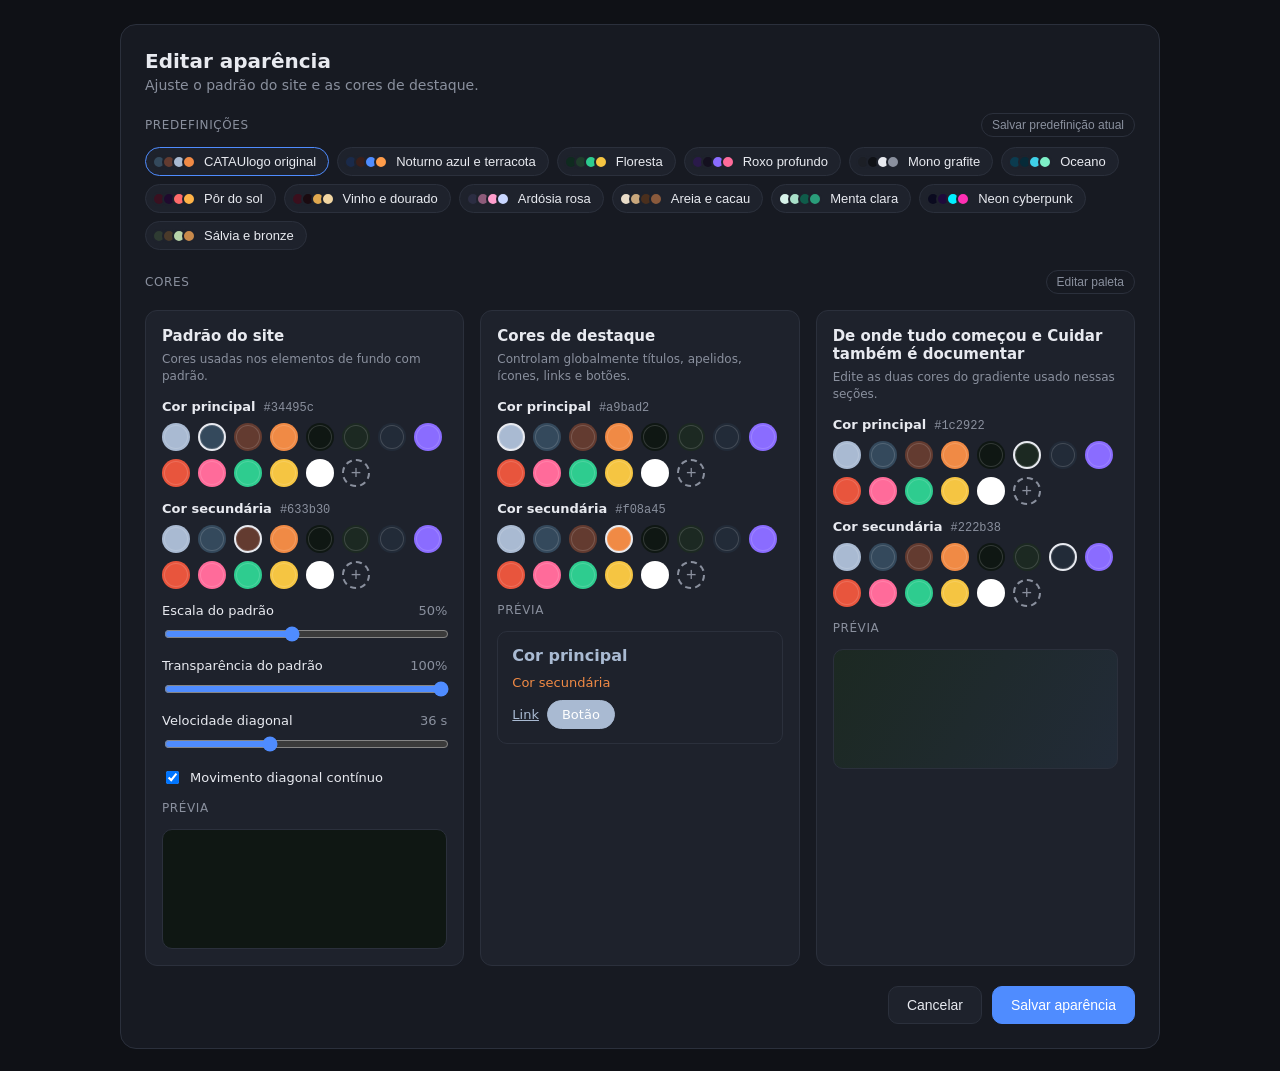
==== editar-aparencia.html @ db573212 "Restore pattern preview and confirm preset scale opacity and speed updates" ====
<!DOCTYPE html>
<html lang="pt-BR">
<head>
<meta charset="UTF-8">
<meta name="viewport" content="width=device-width, initial-scale=1">
<title>Editar aparência</title>
<style>
  :root {
    --bg: #0f1116;
    --panel: #171a22;
    --card: #1e222c;
    --border: #2b303c;
    --text: #e8eaf0;
    --muted: #8a909e;
    --accent: #4f8cff;
    --radius: 12px;
  }
  * { box-sizing: border-box; }
  body {
    margin: 0;
    font-family: system-ui, -apple-system, "Segoe UI", Roboto, sans-serif;
    background: var(--bg);
    color: var(--text);
    padding: 24px;
  }
  .panel {
    max-width: 1040px;
    margin: 0 auto;
    background: var(--panel);
    border: 1px solid var(--border);
    border-radius: 16px;
    padding: 24px;
  }
  header h1 { margin: 0 0 4px; font-size: 20px; }
  header p { margin: 0 0 20px; color: var(--muted); font-size: 14px; }

  .section-head { display: flex; justify-content: space-between; align-items: center; margin-bottom: 10px; }
  .label { font-size: 12px; color: var(--muted); text-transform: uppercase; letter-spacing: .05em; }

  /* Predefinições */
  .presets { margin-bottom: 20px; }
  .preset-list { display: flex; flex-wrap: wrap; gap: 8px; }
  .preset {
    display: flex; align-items: center; gap: 8px;
    background: var(--card); border: 1px solid var(--border);
    border-radius: 999px; padding: 6px 12px 6px 6px;
    color: var(--text); font-size: 13px; cursor: pointer;
  }
  .preset:hover { border-color: var(--muted); }
  .preset .dots { display: flex; }
  .preset .dots i { width: 14px; height: 14px; border-radius: 50%; border: 2px solid var(--card); display: block; }
  .preset .dots i + i { margin-left: -4px; }
  .preset.active { border-color: var(--accent); }
  .preset-tools { display:flex; gap:5px; margin-left:4px; }
  .preset-tool { border:0; background:transparent; color:var(--muted); cursor:pointer; padding:2px 4px; font-size:13px; border-radius:5px; }
  .preset-tool:hover { color:var(--text); background:var(--border); }

  /* Grade de colunas */
  .grid { display: grid; grid-template-columns: repeat(3, 1fr); gap: 16px; }
  @media (max-width: 860px) { .grid { grid-template-columns: repeat(2, 1fr); } }
  @media (max-width: 560px) { .grid { grid-template-columns: 1fr; } }

  .card {
    background: var(--card);
    border: 1px solid var(--border);
    border-radius: var(--radius);
    padding: 16px;
    display: flex; flex-direction: column; gap: 14px;
  }
  .card h2 { margin: 0; font-size: 15px; }
  .card .hint { margin: -8px 0 0; font-size: 12px; color: var(--muted); line-height: 1.4; }

  /* Seletor de cor por campo */
  .picker-title { display: flex; align-items: baseline; gap: 8px; margin-bottom: 8px; }
  .picker-title span { font-size: 13px; font-weight: 600; color: var(--text); }
  .picker-title code { font-size: 12px; color: var(--muted); font-family: ui-monospace, Menlo, monospace; }
  .swatches { display: flex; flex-wrap: wrap; gap: 8px; align-items: center; }
  .swatch {
    width: 28px; height: 28px; border-radius: 50%;
    border: 2px solid transparent; cursor: pointer; padding: 0;
    box-shadow: inset 0 0 0 1px rgba(255,255,255,.15);
    position: relative;
  }
  .swatch:hover { transform: scale(1.08); }
  .swatch.selected { border-color: var(--text); }
  .swatch.add {
    background: transparent; box-shadow: none;
    border: 2px dashed var(--muted); color: var(--muted);
    font-size: 18px; line-height: 24px; text-align: center;
  }
  .swatch.add:hover { border-color: var(--text); color: var(--text); }
  .custom-input { position: absolute; opacity: 0; width: 0; height: 0; pointer-events: none; }
  .picker-wrap { position: relative; }

  /* Modo de edição: bolinhas balançam, mostram × e são removidas ao clicar */
  .editing .swatch:not(.add) { animation: wiggle .4s ease-in-out infinite alternate; }
  .editing .swatch:not(.add)::after {
    content: "×"; position: absolute; top: -6px; right: -6px;
    width: 16px; height: 16px; border-radius: 50%;
    background: #e8553d; color: #fff; font-size: 12px; line-height: 16px; text-align: center;
  }
  @keyframes wiggle { from { transform: rotate(-3deg); } to { transform: rotate(3deg); } }

  .toggle-edit {
    background: transparent; border: 1px solid var(--border); color: var(--muted);
    border-radius: 999px; padding: 4px 10px; font-size: 12px; cursor: pointer;
  }
  .toggle-edit.on { border-color: var(--accent); color: var(--text); }

  /* Sliders */
  .slider-row { display: flex; flex-direction: column; gap: 6px; }
  .slider-row .top { display: flex; justify-content: space-between; font-size: 13px; }
  .slider-row .top span:last-child { color: var(--muted); }
  input[type=range] { width: 100%; accent-color: var(--accent); }
  .toggle { display: flex; align-items: center; gap: 8px; font-size: 13px; }

  /* Prévias */
  .preview {
    border-radius: 10px;
    border: 1px solid var(--border);
    padding: 14px;
    min-height: 90px;
    display: flex; flex-direction: column; justify-content: center; gap: 10px;
    background-color: var(--card);
    background-image: none;
    transition: background 0.3s;
  }
  .preview { position: relative; overflow: hidden; background-color:var(--card); background-image:none; }
  .pattern-overlay { display:none; }
  #prev-pattern { min-height:120px; padding:0; background-repeat:repeat; background-position:0 0; background-size:var(--pattern-size,280px) var(--pattern-size,280px); }
  
  .preview .title { font-weight: 700; font-size: 16px; color: var(--primary, #4f8cff); }
  .preview .title-sec { font-size: 13px; color: var(--secondary, #ff9c4a); }
  .preview .row { display: flex; gap: 8px; flex-wrap: wrap; align-items: center; }
  .btn-prev {
    border-radius: 999px; padding: 6px 14px; font-size: 13px; border: 1px solid var(--primary, #4f8cff);
    background: var(--primary, #4f8cff); color: #fff; cursor: default;
  }
  .link-prev { color: var(--primary, #4f8cff); font-size: 13px; text-decoration: underline; }
  .gradient-prev { min-height: 120px; }

  /* Ações */
  .actions { display: flex; justify-content: flex-end; gap: 10px; margin-top: 20px; }
  .btn {
    border-radius: 10px; padding: 10px 18px; font-size: 14px; cursor: pointer;
    border: 1px solid var(--border); background: var(--card); color: var(--text);
  }
  .btn.primary { background: var(--accent); border-color: var(--accent); color: #fff; }
</style>
</head>
<body>

<div class="panel">
  <header>
    <h1>Editar aparência</h1>
    <p>Ajuste o padrão do site e as cores de destaque.</p>
  </header>

  <section class="presets">
    <div class="section-head"><span class="label">Predefinições</span><button class="toggle-edit" id="savePreset">Salvar predefinição atual</button></div>
    <div class="preset-list" id="presets"></div>
  </section>

  <div class="section-head" style="margin-bottom:16px">
    <span class="label">Cores</span>
    <button class="toggle-edit" id="toggleEdit">Editar paleta</button>
  </div>

  <div class="grid">

    <!-- Coluna 1: Padrão do site -->
    <div class="card">
      <h2>Padrão do site</h2>
      <p class="hint">Cores usadas nos elementos de fundo com padrão.</p>

      <div id="pick-pattern1"></div>
      <div id="pick-pattern2"></div>

      <div class="slider-row">
        <div class="top"><span>Escala do padrão</span><span id="val-scale">50%</span></div>
        <input type="range" id="scale" min="10" max="100" value="50">
      </div>

      <div class="slider-row">
        <div class="top"><span>Transparência do padrão</span><span id="val-opacity">100%</span></div>
        <input type="range" id="patternOpacity" min="0" max="100" value="100">
      </div>

      <div class="slider-row">
        <div class="top"><span>Velocidade diagonal</span><span id="val-speed">36 s</span></div>
        <input type="range" id="speed" min="5" max="90" value="36">
      </div>

      <label class="toggle"><input type="checkbox" id="motion" checked> Movimento diagonal contínuo</label>

      <span class="label">Prévia</span>
      <div class="preview" id="prev-pattern">
        
      </div>
    </div>

    <!-- Coluna 2: Cores de destaque -->
    <div class="card">
      <h2>Cores de destaque</h2>
      <p class="hint">Controlam globalmente títulos, apelidos, ícones, links e botões.</p>

      <div id="pick-primary"></div>
      <div id="pick-secondary"></div>

      <span class="label">Prévia</span>
      <div class="preview" id="prev-accent">
        <div class="title">Cor principal</div>
        <div class="title-sec">Cor secundária</div>
        <div class="row">
          <span class="link-prev">Link</span>
          <span class="btn-prev">Botão</span>
        </div>
      </div>
    </div>

    <!-- Coluna 3: mantida, mas sem controles de gradiente -->
    <div class="card">
      <h2>De onde tudo começou e Cuidar também é documentar</h2>
      <p class="hint">Edite as duas cores do gradiente usado nessas seções.</p>
      <div id="pick-grad1"></div>
      <div id="pick-grad2"></div>
      <span class="label">Prévia</span>
      <div class="preview gradient-prev" id="prev-grad" style="min-height:120px;"></div>
    </div>

  </div>

  <div class="actions">
    <button class="btn" id="cancel">Cancelar</button>
    <button class="btn primary" id="save">Salvar aparência</button>
  </div>
</div>

<script>
  // Paleta compartilhada entre todos os campos
  let palette = ["#a9bad2", "#34495c", "#633b30", "#f08a45", "#0f1713", "#1c2922", "#222b38", "#8a6cff", "#e8553d", "#ff6b9a", "#2ecc8f", "#f5c542", "#ffffff"];

  const BUILTIN_PRESETS = [
    { name: "CATAUlogo original", c1: "#34495c", c2: "#633b30", primary: "#a9bad2", secondary: "#f08a45", grad1: "#1c2922", grad2: "#222b38", scale:50, opacity:100, speed:36 },
    { name: "Noturno azul e terracota", c1: "#1a2a4a", c2: "#3a1f1a", primary: "#4f8cff", secondary: "#ff9c4a", grad1: "#1c2922", grad2: "#222b38", scale:50, opacity:100, speed:36 },
    { name: "Floresta",                 c1: "#0f2a1f", c2: "#1f3d2b", primary: "#2ecc8f", secondary: "#f5c542" },
    { name: "Roxo profundo",            c1: "#2a1a4a", c2: "#14101f", primary: "#8a6cff", secondary: "#ff6b9a" },
    { name: "Mono grafite",             c1: "#1c1f26", c2: "#0f1116", primary: "#e8eaf0", secondary: "#8a909e" },
    { name: "Oceano",                   c1: "#0b3b4f", c2: "#062a38", primary: "#3fd0e8", secondary: "#7ef0c8" },
    { name: "Pôr do sol",               c1: "#3a1020", c2: "#1f0a2e", primary: "#ff6b6b", secondary: "#ffb347" },
    { name: "Vinho e dourado",          c1: "#3b0f1d", c2: "#1a0a10", primary: "#e0a84f", secondary: "#f2d6a2" },
    { name: "Ardósia rosa",             c1: "#2b2d42", c2: "#8d5b7a", primary: "#ff9ecd", secondary: "#c9d6ff" },
    { name: "Areia e cacau",            c1: "#e9dcc9", c2: "#c9a77c", primary: "#4a2f1d", secondary: "#8a5a3c" },
    { name: "Menta clara",              c1: "#d8f3ea", c2: "#a8dfc8", primary: "#0f5c4a", secondary: "#2a9d7a" },
    { name: "Neon cyberpunk",           c1: "#0a0a1f", c2: "#1f0a3a", primary: "#00f0ff", secondary: "#ff2fb3" },
    { name: "Sálvia e bronze",          c1: "#2e3b32", c2: "#4a3a2a", primary: "#b8d4a8", secondary: "#c98a4b" }
  ];

  let userPresets = [];
  try { userPresets = JSON.parse(localStorage.getItem("catau-user-presets") || "[]"); } catch(e) { userPresets = []; }
  let PRESETS = [...BUILTIN_PRESETS, ...userPresets];

  const state = {
    pattern1: "#34495c", pattern2: "#633b30",
    primary: "#a9bad2", secondary: "#f08a45",
    grad1: "#1c2922", grad2: "#222b38"
  };

  let editing = false;

  // Cada campo: id do container, chave no state e rótulo
  const FIELDS = [
    { id: "pick-pattern1", key: "pattern1",  label: "Cor principal" },
    { id: "pick-pattern2", key: "pattern2",  label: "Cor secundária" },
    { id: "pick-primary",  key: "primary",   label: "Cor principal" },
    { id: "pick-secondary",key: "secondary", label: "Cor secundária" },
    { id: "pick-grad1", key: "grad1", label: "Cor principal" },
    { id: "pick-grad2", key: "grad2", label: "Cor secundária" },
  ];

  function renderFields() {
    FIELDS.forEach(f => {
      const box = document.getElementById(f.id);
      box.innerHTML = "";

      const title = document.createElement("div");
      title.className = "picker-title";
      title.innerHTML = `<span>${f.label}</span><code>${state[f.key]}</code>`;
      box.appendChild(title);

      const row = document.createElement("div");
      row.className = "swatches";

      palette.forEach((color, i) => {
        const b = document.createElement("button");
        b.className = "swatch" + (state[f.key].toLowerCase() === color.toLowerCase() ? " selected" : "");
        b.style.background = color;
        b.title = color;
        b.onclick = () => {
          if (editing) palette.splice(i, 1);
          else state[f.key] = color;
          refresh();
        };
        row.appendChild(b);
      });

      // Botão + abre o seletor nativo e salva a cor na paleta
      const wrap = document.createElement("div");
      wrap.className = "picker-wrap";
      const add = document.createElement("button");
      add.className = "swatch add";
      add.textContent = "+";
      add.title = "Adicionar cor";
      const input = document.createElement("input");
      input.type = "color";
      input.className = "custom-input";
      input.value = state[f.key];
      add.onclick = () => input.click();
      const updateColorLive = c => {
        state[f.key] = c.toLowerCase();
        title.querySelector("code").textContent = state[f.key];
        // Keep the native picker element alive while the user drags either selector.
        updatePreviews();
      };
      input.oninput = e => updateColorLive(e.target.value);
      input.onchange = e => {
        const c = e.target.value.toLowerCase();
        if (!palette.includes(c)) palette.push(c);
        state[f.key] = c;
        refresh();
      };
      wrap.append(add, input);
      row.appendChild(wrap);

      row.classList.toggle("editing", editing);
      box.appendChild(row);
    });
  }

  function persistPresets() { try { localStorage.setItem("catau-user-presets", JSON.stringify(userPresets)); } catch(e) {} PRESETS = [...BUILTIN_PRESETS, ...userPresets]; renderPresets(); }

  function renderPresets() {
    const list = document.getElementById("presets");
    list.innerHTML = "";
    PRESETS.forEach((p, presetIndex) => {
      const btn = document.createElement("button");
      btn.className = "preset";
      const isActive = state.pattern1 === p.c1 && state.pattern2 === p.c2 &&
                       state.primary === p.primary && state.secondary === p.secondary &&
                       state.grad1 === (p.grad1 || p.c1) && state.grad2 === (p.grad2 || p.c2);
      if (isActive) btn.classList.add("active");
      btn.innerHTML = `<span class="dots"><i style="background:${p.c1}"></i><i style="background:${p.c2}"></i><i style="background:${p.primary}"></i><i style="background:${p.secondary}"></i></span><span>${p.name}</span>`;
      if (presetIndex >= BUILTIN_PRESETS.length) {
        const tools = document.createElement("span");
        tools.className = "preset-tools";
        const rename = document.createElement("button");
        rename.className = "preset-tool"; rename.type = "button"; rename.title = "Renomear predefinição"; rename.textContent = "✎";
        rename.onclick = e => { e.stopPropagation(); const name = prompt("Novo nome da predefinição:", p.name); if (name && name.trim()) { userPresets[presetIndex - BUILTIN_PRESETS.length].name = name.trim(); persistPresets(); } };
        const remove = document.createElement("button");
        remove.className = "preset-tool"; remove.type = "button"; remove.title = "Apagar predefinição"; remove.textContent = "×";
        remove.onclick = e => { e.stopPropagation(); if (confirm(`Apagar a predefinição "${p.name}"?`)) { userPresets.splice(presetIndex - BUILTIN_PRESETS.length, 1); persistPresets(); } };
        tools.append(rename, remove); btn.appendChild(tools);
      }
      btn.onclick = () => {
        selectedPresetName = p.name;
        Object.assign(state, {
          pattern1: p.c1, pattern2: p.c2,
          primary: p.primary, secondary: p.secondary,
          grad1: p.grad1 || state.grad1, grad2: p.grad2 || state.grad2
        });
        document.getElementById("scale").value=p.scale??50;
        document.getElementById("patternOpacity").value=p.opacity??100;
        document.getElementById("speed").value=p.speed??36;
        document.getElementById("val-scale").textContent=document.getElementById("scale").value+"%";
        document.getElementById("val-opacity").textContent=document.getElementById("patternOpacity").value+"%";
        document.getElementById("val-speed").textContent=document.getElementById("speed").value+" s";
        refresh();
      };
      list.appendChild(btn);
    });
  }

  let patternSource = "";
  let previewPaintId = 0;
  function recolorPreviewPattern(blue,pink) {
    const id=++previewPaintId, preview=document.getElementById("prev-pattern");
    preview.style.backgroundColor="#0f1713"; preview.style.backgroundRepeat="repeat";
    if(!patternSource){preview.style.backgroundImage="none";return;}
    preview.style.backgroundImage=`url("${patternSource}")`;
    const img=new Image();
    img.onload=()=>{
      if(id!==previewPaintId)return;
      try {
        const canvas=document.createElement("canvas"); canvas.width=img.naturalWidth; canvas.height=img.naturalHeight;
        const ctx=canvas.getContext("2d",{willReadFrequently:true}); if(!ctx)return;
        ctx.drawImage(img,0,0); const image=ctx.getImageData(0,0,canvas.width,canvas.height);
        const b=parseInt(blue.slice(1),16),p=parseInt(pink.slice(1),16),br=[b>>16&255,b>>8&255,b&255],pr=[p>>16&255,p>>8&255,p&255];
        for(let i=0;i<image.data.length;i+=4){if(image.data[i+3]===0)continue;const r=image.data[i],g=image.data[i+1],bl=image.data[i+2];if(Math.max(r,g,bl)<65)continue;if(g>=r*.88&&g>=bl*.82){image.data[i]=br[0];image.data[i+1]=br[1];image.data[i+2]=br[2]}else{image.data[i]=pr[0];image.data[i+1]=pr[1];image.data[i+2]=pr[2]}}
        ctx.putImageData(image,0,0); preview.style.backgroundImage=`url("${canvas.toDataURL("image/png")}")`;
      } catch(err) { preview.style.backgroundImage=`url("${patternSource}")`; }
    };
    img.onerror=()=>{if(id===previewPaintId)preview.style.backgroundImage="none";};
    img.src=patternSource;
  }

  function updatePreviews() {
    const pat = document.getElementById("prev-pattern");
    pat.style.backgroundColor = "#0f1713";
    pat.style.backgroundImage = "none";
    pat.style.backgroundRepeat = "repeat";
    recolorPreviewPattern(state.pattern1,state.pattern2);
    pat.style.setProperty("--primary", state.primary);
    pat.style.setProperty("--secondary", state.secondary);
    pat.style.opacity = String(Number(document.getElementById("patternOpacity").value)/100);
    pat.style.backgroundSize = ((((Number(document.getElementById("scale").value)-10)/90)*290+90)*1.4)+"px "+((((Number(document.getElementById("scale").value)-10)/90)*290+90)*1.4)+"px";

    const acc = document.getElementById("prev-accent");
    acc.style.setProperty("--primary", state.primary);
    acc.style.setProperty("--secondary", state.secondary);

    const grad = document.getElementById("prev-grad");
    grad.style.backgroundImage = `linear-gradient(120deg, ${state.grad1}, ${state.grad2})`;
    grad.style.backgroundColor = "transparent";


  }

  function refresh() {
    renderPresets();
    renderFields();
    updatePreviews();
  }

  document.getElementById("savePreset").onclick = () => {
    const snapshot = { c1: state.pattern1, c2: state.pattern2, primary: state.primary, secondary: state.secondary, grad1: state.grad1, grad2: state.grad2 };
    const exists = PRESETS.some(p => ["c1","c2","primary","secondary","grad1","grad2"].every(k => (p[k] || "") === (snapshot[k] || "")));
    if (exists) { alert("Essas cores já correspondem a uma predefinição salva."); return; }
    const name = prompt("Nome da nova predefinição:");
    if (!name || !name.trim()) return;
    userPresets.push({ name: name.trim(), ...snapshot });
    persistPresets();
  };

  document.getElementById("toggleEdit").onclick = e => {
    editing = !editing;
    e.target.classList.toggle("on", editing);
    e.target.textContent = editing ? "Concluir edição" : "Editar paleta";
    refresh();
  };

  let selectedPresetName = null;
  function syncSelectedPresetSetting(field,value,label){
    const p=PRESETS.find(x=>x.name===selectedPresetName); if(!p)return;
    const defaults={scale:50,opacity:100,speed:36},old=Number(p[field]??defaults[field]),next=Number(value); if(old===next)return;
    if(!confirm(`A predefinição "${p.name}" tem ${label} em ${old}; o valor atual é ${next}. Deseja atualizar a predefinição?`))return;
    p[field]=next;
    if(BUILTIN_PRESETS.some(x=>x.name===p.name)){userPresets=userPresets.filter(x=>x.name!==p.name);userPresets.push({...p,_builtinOverride:true});}
    else {const i=userPresets.findIndex(x=>x.name===p.name);if(i>=0)userPresets[i]=p;}
    persistPresets();
  }
  document.getElementById("scale").oninput = e => {
    document.getElementById("val-scale").textContent = e.target.value + "%";
    updatePreviews();
    syncSelectedPresetSetting("scale",e.target.value,"a escala do padrão");
  };
  document.getElementById("patternOpacity").oninput = e => { document.getElementById("val-opacity").textContent=e.target.value+"%"; updatePreviews(); syncSelectedPresetSetting("opacity",e.target.value,"a transparência"); };
  document.getElementById("speed").oninput = e => {
    document.getElementById("val-speed").textContent = e.target.value + " s";
    syncSelectedPresetSetting("speed",e.target.value,"a velocidade");
  };

  document.getElementById("save").onclick = () => parent.postMessage({ type: "catau-appearance-save", state: { ...state, scale: Number(document.getElementById("scale").value), patternOpacity:Number(document.getElementById("patternOpacity").value), speed: Number(document.getElementById("speed").value), motion: document.getElementById("motion").checked, palette, customPresets: userPresets } }, window.location.origin);
  document.getElementById("cancel").onclick = () => parent.postMessage({ type: "catau-appearance-cancel" }, window.location.origin);

  window.addEventListener("message", event => {
    if (event.source !== window.parent || event.origin !== window.location.origin || event.data?.type !== "catau-appearance-init") return;
    const d = event.data.settings || {};
    patternSource = d.patternSource || patternSource;
    if (Array.isArray(d.customPresets)) { userPresets = d.customPresets.filter(p => p && typeof p.name === "string"); PRESETS = [...BUILTIN_PRESETS, ...userPresets]; try { localStorage.setItem("catau-user-presets", JSON.stringify(userPresets)); } catch(e) {} }
    selectedPresetName=d.presetName||null;
    Object.assign(state, { pattern1: d.blue || state.pattern1, pattern2: d.pink || state.pattern2, primary: d.primary || state.primary, secondary: d.secondary || state.secondary, grad1: d.aboutStart || state.grad1, grad2: d.aboutEnd || state.grad2 });
    if (Array.isArray(d.palette) && d.palette.length) palette = [...new Set(d.palette.filter(v => /^#[0-9a-f]{6}$/i.test(v)))];
    document.getElementById("scale").value = d.scalePercent ?? 50;
    document.getElementById("patternOpacity").value = d.patternOpacity ?? 100;
    document.getElementById("val-opacity").textContent = document.getElementById("patternOpacity").value + "%";
    document.getElementById("speed").value = d.speed ?? 36;
    document.getElementById("motion").checked = d.motion !== false;
    document.getElementById("val-scale").textContent = document.getElementById("scale").value + "%";
    document.getElementById("val-speed").textContent = document.getElementById("speed").value + " s";
    refresh();
  });
  function announceReady(){parent.postMessage({type:"catau-appearance-ready"},window.location.origin)}window.addEventListener("load",announceReady);window.addEventListener("message",event=>{if(event.source!==window.parent||event.origin!==window.location.origin)return;if(event.data?.type==="catau-appearance-ping")announceReady()});
  refresh();
</script>
</body>
</html>
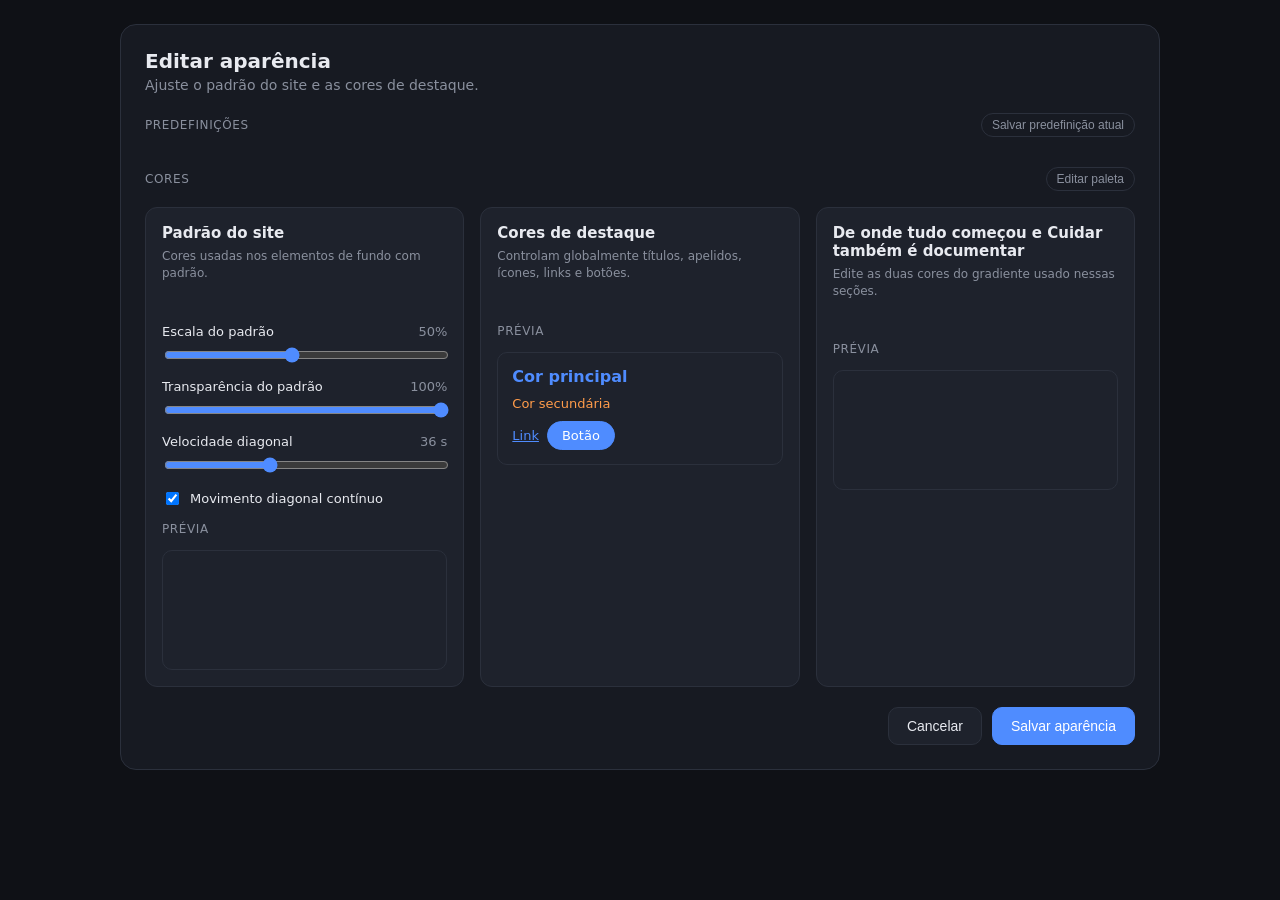
==== commit 24fa41d0: "Enable rename and delete for built-in presets and restore pattern preview fallback" ====
--- a/editar-aparencia.html
+++ b/editar-aparencia.html
@@ -256,9 +256,30 @@
     { name: "Sálvia e bronze",          c1: "#2e3b32", c2: "#4a3a2a", primary: "#b8d4a8", secondary: "#c98a4b" }
   ];
 
+  const BUILTIN_PRESETS = [
+    { name: "CATAUlogo original", c1: "#34495c", c2: "#633b30", primary: "#a9bad2", secondary: "#f08a45", grad1: "#1c2922", grad2: "#222b38", scale:50, opacity:100, speed:36 },
+    { name: "Noturno azul e terracota", c1: "#1a2a4a", c2: "#3a1f1a", primary: "#4f8cff", secondary: "#ff9c4a", grad1: "#1c2922", grad2: "#222b38", scale:50, opacity:100, speed:36 },
+    { name: "Floresta",                 c1: "#0f2a1f", c2: "#1f3d2b", primary: "#2ecc8f", secondary: "#f5c542" },
+    { name: "Roxo profundo",            c1: "#2a1a4a", c2: "#14101f", primary: "#8a6cff", secondary: "#ff6b9a" },
+    { name: "Mono grafite",             c1: "#1c1f26", c2: "#0f1116", primary: "#e8eaf0", secondary: "#8a909e" },
+    { name: "Oceano",                   c1: "#0b3b4f", c2: "#062a38", primary: "#3fd0e8", secondary: "#7ef0c8" },
+    { name: "Pôr do sol",               c1: "#3a1020", c2: "#1f0a2e", primary: "#ff6b6b", secondary: "#ffb347" },
+    { name: "Vinho e dourado",          c1: "#3b0f1d", c2: "#1a0a10", primary: "#e0a84f", secondary: "#f2d6a2" },
+    { name: "Ardósia rosa",             c1: "#2b2d42", c2: "#8d5b7a", primary: "#ff9ecd", secondary: "#c9d6ff" },
+    { name: "Areia e cacau",            c1: "#e9dcc9", c2: "#c9a77c", primary: "#4a2f1d", secondary: "#8a5a3c" },
+    { name: "Menta clara",              c1: "#d8f3ea", c2: "#a8dfc8", primary: "#0f5c4a", secondary: "#2a9d7a" },
+    { name: "Neon cyberpunk",           c1: "#0a0a1f", c2: "#1f0a3a", primary: "#00f0ff", secondary: "#ff2fb3" },
+    { name: "Sálvia e bronze",          c1: "#2e3b32", c2: "#4a3a2a", primary: "#b8d4a8", secondary: "#c98a4b" }
+  ];
   let userPresets = [];
   try { userPresets = JSON.parse(localStorage.getItem("catau-user-presets") || "[]"); } catch(e) { userPresets = []; }
-  let PRESETS = [...BUILTIN_PRESETS, ...userPresets];
+  let hiddenBuiltins = [];
+  try { hiddenBuiltins = JSON.parse(localStorage.getItem("catau-hidden-presets") || "[]"); } catch(e) { hiddenBuiltins = []; }
+  const builtinOriginals = BUILTIN_PRESETS.map(p=>({...p, originalName:p.name}));
+  function visiblePresets() {
+    return [...builtinOriginals.map(base=>{const o=userPresets.find(x=>x._builtinOverride&&x.originalName===base.name);return o?{...base,...o,originalName:base.name}:base;}).filter(p=>!hiddenBuiltins.includes(p.originalName)),...userPresets.filter(p=>!p._builtinOverride&&!p._builtinDeleted)];
+  }
+  let PRESETS = visiblePresets();
 
   const state = {
     pattern1: "#34495c", pattern2: "#633b30",
@@ -337,7 +358,7 @@
     });
   }
 
-  function persistPresets() { try { localStorage.setItem("catau-user-presets", JSON.stringify(userPresets)); } catch(e) {} PRESETS = [...BUILTIN_PRESETS, ...userPresets]; renderPresets(); }
+  function persistPresets() { try { localStorage.setItem("catau-user-presets", JSON.stringify(userPresets)); localStorage.setItem("catau-hidden-presets",JSON.stringify(hiddenBuiltins)); } catch(e) {} PRESETS = visiblePresets(); renderPresets(); }
 
   function renderPresets() {
     const list = document.getElementById("presets");
@@ -350,15 +371,15 @@
                        state.grad1 === (p.grad1 || p.c1) && state.grad2 === (p.grad2 || p.c2);
       if (isActive) btn.classList.add("active");
       btn.innerHTML = `<span class="dots"><i style="background:${p.c1}"></i><i style="background:${p.c2}"></i><i style="background:${p.primary}"></i><i style="background:${p.secondary}"></i></span><span>${p.name}</span>`;
-      if (presetIndex >= BUILTIN_PRESETS.length) {
+      if (true) {
         const tools = document.createElement("span");
         tools.className = "preset-tools";
         const rename = document.createElement("button");
         rename.className = "preset-tool"; rename.type = "button"; rename.title = "Renomear predefinição"; rename.textContent = "✎";
-        rename.onclick = e => { e.stopPropagation(); const name = prompt("Novo nome da predefinição:", p.name); if (name && name.trim()) { userPresets[presetIndex - BUILTIN_PRESETS.length].name = name.trim(); persistPresets(); } };
+        rename.onclick = e => { e.stopPropagation(); const name=prompt("Novo nome da predefinição:",p.name); if(!name||!name.trim())return; if(p.originalName){const idx=userPresets.findIndex(x=>x._builtinOverride&&x.originalName===p.originalName);const entry={...p,name:name.trim(),originalName:p.originalName,_builtinOverride:true};if(idx>=0)userPresets[idx]=entry;else userPresets.push(entry);}else{const item=userPresets.find(x=>x.name===p.name&&!x._builtinOverride);if(item)item.name=name.trim();} persistPresets(); };
         const remove = document.createElement("button");
         remove.className = "preset-tool"; remove.type = "button"; remove.title = "Apagar predefinição"; remove.textContent = "×";
-        remove.onclick = e => { e.stopPropagation(); if (confirm(`Apagar a predefinição "${p.name}"?`)) { userPresets.splice(presetIndex - BUILTIN_PRESETS.length, 1); persistPresets(); } };
+        remove.onclick = e => { e.stopPropagation(); if(!confirm(`Apagar a predefinição "${p.name}"?`))return; if(p.originalName){hiddenBuiltins.push(p.originalName);userPresets=userPresets.filter(x=>!(x._builtinOverride&&x.originalName===p.originalName));}else userPresets=userPresets.filter(x=>x.name!==p.name||x._builtinOverride); persistPresets(); };
         tools.append(rename, remove); btn.appendChild(tools);
       }
       btn.onclick = () => {
@@ -387,6 +408,7 @@
     preview.style.backgroundColor="#0f1713"; preview.style.backgroundRepeat="repeat";
     if(!patternSource){preview.style.backgroundImage="none";return;}
     preview.style.backgroundImage=`url("${patternSource}")`;
+    preview.style.backgroundSize="180px 180px";
     const img=new Image();
     img.onload=()=>{
       if(id!==previewPaintId)return;
@@ -397,9 +419,9 @@
         const b=parseInt(blue.slice(1),16),p=parseInt(pink.slice(1),16),br=[b>>16&255,b>>8&255,b&255],pr=[p>>16&255,p>>8&255,p&255];
         for(let i=0;i<image.data.length;i+=4){if(image.data[i+3]===0)continue;const r=image.data[i],g=image.data[i+1],bl=image.data[i+2];if(Math.max(r,g,bl)<65)continue;if(g>=r*.88&&g>=bl*.82){image.data[i]=br[0];image.data[i+1]=br[1];image.data[i+2]=br[2]}else{image.data[i]=pr[0];image.data[i+1]=pr[1];image.data[i+2]=pr[2]}}
         ctx.putImageData(image,0,0); preview.style.backgroundImage=`url("${canvas.toDataURL("image/png")}")`;
-      } catch(err) { preview.style.backgroundImage=`url("${patternSource}")`; }
+      } catch(err) { preview.style.backgroundImage=`url("${patternSource}")`; preview.style.backgroundSize="180px 180px"; }
     };
-    img.onerror=()=>{if(id===previewPaintId)preview.style.backgroundImage="none";};
+    img.onerror=()=>{if(id===previewPaintId){preview.style.backgroundImage=`url("${patternSource}")`;preview.style.backgroundSize="180px 180px";}};
     img.src=patternSource;
   }
 
@@ -432,8 +454,8 @@
   }
 
   document.getElementById("savePreset").onclick = () => {
-    const snapshot = { c1: state.pattern1, c2: state.pattern2, primary: state.primary, secondary: state.secondary, grad1: state.grad1, grad2: state.grad2 };
-    const exists = PRESETS.some(p => ["c1","c2","primary","secondary","grad1","grad2"].every(k => (p[k] || "") === (snapshot[k] || "")));
+    const snapshot = { c1: state.pattern1, c2: state.pattern2, primary: state.primary, secondary: state.secondary, grad1: state.grad1, grad2: state.grad2, scale:Number(document.getElementById("scale").value), opacity:Number(document.getElementById("patternOpacity").value), speed:Number(document.getElementById("speed").value) };
+    const exists = PRESETS.some(p => ["c1","c2","primary","secondary","grad1","grad2","scale","opacity","speed"].every(k => (p[k] ?? ({scale:50,opacity:100,speed:36}[k]) ?? "") === (snapshot[k] ?? "")));
     if (exists) { alert("Essas cores já correspondem a uma predefinição salva."); return; }
     const name = prompt("Nome da nova predefinição:");
     if (!name || !name.trim()) return;
@@ -449,25 +471,42 @@
   };
 
   let selectedPresetName = null;
+  function selectedPreset(){
+    if(!selectedPresetName)return null;
+    // Prefer persisted overrides over the built-in default with the same name.
+    return userPresets.find(p=>p.name===selectedPresetName&&p._builtinOverride)
+      || userPresets.find(p=>p.name===selectedPresetName)
+      || BUILTIN_PRESETS.find(p=>p.name===selectedPresetName)
+      || null;
+  }
   function syncSelectedPresetSetting(field,value,label){
-    const p=PRESETS.find(x=>x.name===selectedPresetName); if(!p)return;
-    const defaults={scale:50,opacity:100,speed:36},old=Number(p[field]??defaults[field]),next=Number(value); if(old===next)return;
-    if(!confirm(`A predefinição "${p.name}" tem ${label} em ${old}; o valor atual é ${next}. Deseja atualizar a predefinição?`))return;
+    const p=selectedPreset(); if(!p)return;
+    const defaults={scale:50,opacity:100,speed:36},old=Number(p[field]??defaults[field]),next=Number(value);
+    if(old===next)return;
+    const accepted=confirm(`A predefinição "${p.name}" está salva com ${label} em ${old}; o valor que você escolheu é ${next}. Deseja substituir o valor salvo nessa predefinição?`);
+    if(!accepted)return;
     p[field]=next;
-    if(BUILTIN_PRESETS.some(x=>x.name===p.name)){userPresets=userPresets.filter(x=>x.name!==p.name);userPresets.push({...p,_builtinOverride:true});}
-    else {const i=userPresets.findIndex(x=>x.name===p.name);if(i>=0)userPresets[i]=p;}
+    if(BUILTIN_PRESETS.some(x=>x.name===p.name)){
+      p._builtinOverride=true;
+      const idx=userPresets.findIndex(x=>x.name===p.name&&x._builtinOverride);
+      if(idx>=0)userPresets[idx]={...p};else userPresets.push({...p});
+    }else{
+      const idx=userPresets.findIndex(x=>x.name===p.name);
+      if(idx>=0)userPresets[idx]={...p};
+    }
     persistPresets();
   }
   document.getElementById("scale").oninput = e => {
     document.getElementById("val-scale").textContent = e.target.value + "%";
     updatePreviews();
-    syncSelectedPresetSetting("scale",e.target.value,"a escala do padrão");
   };
-  document.getElementById("patternOpacity").oninput = e => { document.getElementById("val-opacity").textContent=e.target.value+"%"; updatePreviews(); syncSelectedPresetSetting("opacity",e.target.value,"a transparência"); };
+  document.getElementById("scale").onchange = e => syncSelectedPresetSetting("scale",e.target.value,"a escala do padrão");
+  document.getElementById("patternOpacity").oninput = e => { document.getElementById("val-opacity").textContent=e.target.value+"%"; updatePreviews(); };
+  document.getElementById("patternOpacity").onchange = e => syncSelectedPresetSetting("opacity",e.target.value,"a transparência");
   document.getElementById("speed").oninput = e => {
     document.getElementById("val-speed").textContent = e.target.value + " s";
-    syncSelectedPresetSetting("speed",e.target.value,"a velocidade");
   };
+  document.getElementById("speed").onchange = e => syncSelectedPresetSetting("speed",e.target.value,"a velocidade");
 
   document.getElementById("save").onclick = () => parent.postMessage({ type: "catau-appearance-save", state: { ...state, scale: Number(document.getElementById("scale").value), patternOpacity:Number(document.getElementById("patternOpacity").value), speed: Number(document.getElementById("speed").value), motion: document.getElementById("motion").checked, palette, customPresets: userPresets } }, window.location.origin);
   document.getElementById("cancel").onclick = () => parent.postMessage({ type: "catau-appearance-cancel" }, window.location.origin);
@@ -476,7 +515,7 @@
     if (event.source !== window.parent || event.origin !== window.location.origin || event.data?.type !== "catau-appearance-init") return;
     const d = event.data.settings || {};
     patternSource = d.patternSource || patternSource;
-    if (Array.isArray(d.customPresets)) { userPresets = d.customPresets.filter(p => p && typeof p.name === "string"); PRESETS = [...BUILTIN_PRESETS, ...userPresets]; try { localStorage.setItem("catau-user-presets", JSON.stringify(userPresets)); } catch(e) {} }
+    if (Array.isArray(d.customPresets)) { userPresets=d.customPresets.filter(p=>p&&typeof p.name==="string"); PRESETS=visiblePresets(); try { localStorage.setItem("catau-user-presets",JSON.stringify(userPresets)); } catch(e) {} }
     selectedPresetName=d.presetName||null;
     Object.assign(state, { pattern1: d.blue || state.pattern1, pattern2: d.pink || state.pattern2, primary: d.primary || state.primary, secondary: d.secondary || state.secondary, grad1: d.aboutStart || state.grad1, grad2: d.aboutEnd || state.grad2 });
     if (Array.isArray(d.palette) && d.palette.length) palette = [...new Set(d.palette.filter(v => /^#[0-9a-f]{6}$/i.test(v)))];
@@ -488,6 +527,15 @@
     document.getElementById("val-scale").textContent = document.getElementById("scale").value + "%";
     document.getElementById("val-speed").textContent = document.getElementById("speed").value + " s";
     refresh();
+    // If the parent did not provide a preset name, identify the preset matching the loaded colors and sliders.
+    if(!selectedPresetName){
+      const sc=Number(document.getElementById("scale").value),op=Number(document.getElementById("patternOpacity").value),sp=Number(document.getElementById("speed").value);
+      const match=[...userPresets.filter(p=>p._builtinOverride),...userPresets.filter(p=>!p._builtinOverride),...BUILTIN_PRESETS].find(p=>
+        p.c1===state.pattern1&&p.c2===state.pattern2&&p.primary===state.primary&&p.secondary===state.secondary&&
+        (p.grad1||state.grad1)===state.grad1&&(p.grad2||state.grad2)===state.grad2&&
+        Number(p.scale??50)===sc&&Number(p.opacity??100)===op&&Number(p.speed??36)===sp);
+      if(match)selectedPresetName=match.name;
+    }
   });
   function announceReady(){parent.postMessage({type:"catau-appearance-ready"},window.location.origin)}window.addEventListener("load",announceReady);window.addEventListener("message",event=>{if(event.source!==window.parent||event.origin!==window.location.origin)return;if(event.data?.type==="catau-appearance-ping")announceReady()});
   refresh();
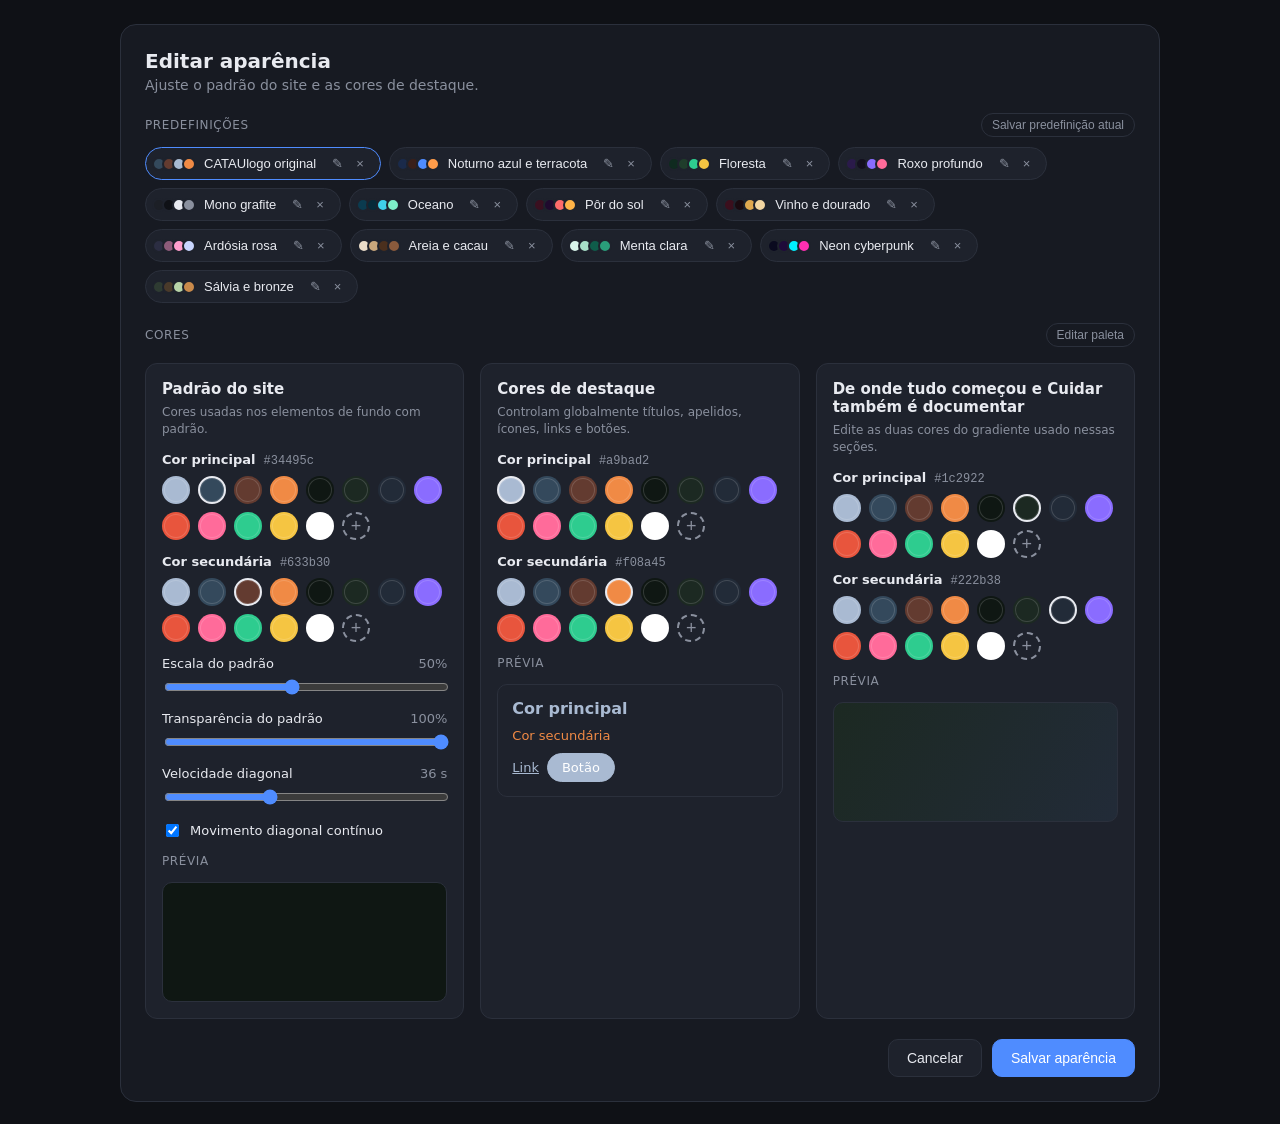
==== commit 86e0712f: "Fix preset editor declaration after adding built-in preset management" ====
--- a/editar-aparencia.html
+++ b/editar-aparencia.html
@@ -256,21 +256,7 @@
     { name: "Sálvia e bronze",          c1: "#2e3b32", c2: "#4a3a2a", primary: "#b8d4a8", secondary: "#c98a4b" }
   ];
 
-  const BUILTIN_PRESETS = [
-    { name: "CATAUlogo original", c1: "#34495c", c2: "#633b30", primary: "#a9bad2", secondary: "#f08a45", grad1: "#1c2922", grad2: "#222b38", scale:50, opacity:100, speed:36 },
-    { name: "Noturno azul e terracota", c1: "#1a2a4a", c2: "#3a1f1a", primary: "#4f8cff", secondary: "#ff9c4a", grad1: "#1c2922", grad2: "#222b38", scale:50, opacity:100, speed:36 },
-    { name: "Floresta",                 c1: "#0f2a1f", c2: "#1f3d2b", primary: "#2ecc8f", secondary: "#f5c542" },
-    { name: "Roxo profundo",            c1: "#2a1a4a", c2: "#14101f", primary: "#8a6cff", secondary: "#ff6b9a" },
-    { name: "Mono grafite",             c1: "#1c1f26", c2: "#0f1116", primary: "#e8eaf0", secondary: "#8a909e" },
-    { name: "Oceano",                   c1: "#0b3b4f", c2: "#062a38", primary: "#3fd0e8", secondary: "#7ef0c8" },
-    { name: "Pôr do sol",               c1: "#3a1020", c2: "#1f0a2e", primary: "#ff6b6b", secondary: "#ffb347" },
-    { name: "Vinho e dourado",          c1: "#3b0f1d", c2: "#1a0a10", primary: "#e0a84f", secondary: "#f2d6a2" },
-    { name: "Ardósia rosa",             c1: "#2b2d42", c2: "#8d5b7a", primary: "#ff9ecd", secondary: "#c9d6ff" },
-    { name: "Areia e cacau",            c1: "#e9dcc9", c2: "#c9a77c", primary: "#4a2f1d", secondary: "#8a5a3c" },
-    { name: "Menta clara",              c1: "#d8f3ea", c2: "#a8dfc8", primary: "#0f5c4a", secondary: "#2a9d7a" },
-    { name: "Neon cyberpunk",           c1: "#0a0a1f", c2: "#1f0a3a", primary: "#00f0ff", secondary: "#ff2fb3" },
-    { name: "Sálvia e bronze",          c1: "#2e3b32", c2: "#4a3a2a", primary: "#b8d4a8", secondary: "#c98a4b" }
-  ];
+
   let userPresets = [];
   try { userPresets = JSON.parse(localStorage.getItem("catau-user-presets") || "[]"); } catch(e) { userPresets = []; }
   let hiddenBuiltins = [];
